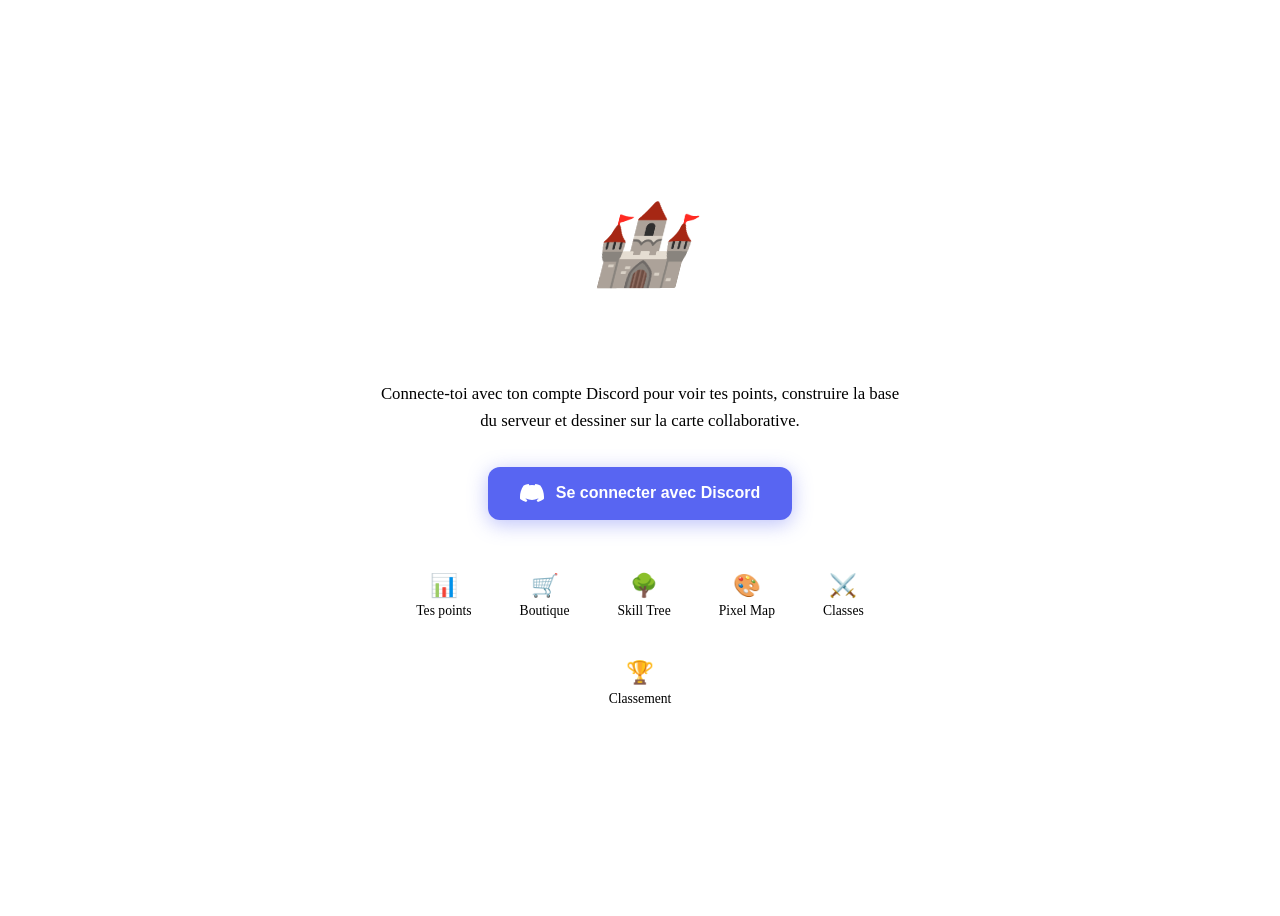
==== web/index.html @ 76539421 "Add files via upload" ====
<!DOCTYPE html>
<html lang="fr">
<head>
    <meta charset="UTF-8">
    <meta name="viewport" content="width=device-width, initial-scale=1.0">
    <title>Serveur Vacances</title>
    <link rel="stylesheet" href="/static/css/global.css">
    <style>
        body {
            display: flex;
            flex-direction: column;
            align-items: center;
            justify-content: center;
            min-height: 100vh;
            background: radial-gradient(ellipse at 60% 20%, rgba(124,92,252,.18) 0%, transparent 60%), var(--bg);
            text-align: center;
        }
        .hero { max-width: 520px; padding: 2rem; }
        .hero .emoji { font-size: 5rem; margin-bottom: 1rem; display: block; animation: float 3s ease-in-out infinite; }
        @keyframes float {
            0%,100% { transform: translateY(0); }
            50%      { transform: translateY(-10px); }
        }
        .hero h1 {
            font-size: 2.6rem;
            font-weight: 900;
            line-height: 1.1;
            margin-bottom: .75rem;
            background: linear-gradient(135deg, #fff 30%, var(--accent));
            -webkit-background-clip: text;
            -webkit-text-fill-color: transparent;
        }
        .hero p { color: var(--muted); font-size: 1.05rem; line-height: 1.6; margin-bottom: 2rem; }
        .login-btn {
            display: inline-flex;
            align-items: center;
            gap: .75rem;
            background: #5865F2;
            color: #fff;
            font-size: 1rem;
            font-weight: 700;
            padding: .9rem 2rem;
            border-radius: 12px;
            border: none;
            cursor: pointer;
            transition: filter .15s, transform .1s;
            box-shadow: 0 4px 20px rgba(88,101,242,.4);
        }
        .login-btn:hover  { filter: brightness(1.1); }
        .login-btn:active { transform: scale(.97); }
        .login-btn svg { width: 24px; height: 24px; }

        .features {
            display: flex;
            gap: 1rem;
            margin-top: 2.5rem;
            flex-wrap: wrap;
            justify-content: center;
        }
        .feature {
            background: var(--bg2);
            border: 1px solid var(--border);
            border-radius: 10px;
            padding: .75rem 1rem;
            font-size: .85rem;
            color: var(--muted);
        }
        .feature span { display: block; font-size: 1.4rem; margin-bottom: .3rem; }
    </style>
</head>
<body>
    <div class="hero">
        <em class="emoji">🏰</em>
        <h1>Serveur Vacances</h1>
        <p>Connecte-toi avec ton compte Discord pour voir tes points, construire la base du serveur et dessiner sur la carte collaborative.</p>

        <button class="login-btn" id="login-btn">
            <svg viewBox="0 0 24 24" fill="currentColor"><path d="M20.317 4.492c-1.53-.69-3.17-1.2-4.885-1.49a.075.075 0 0 0-.079.036c-.21.369-.444.85-.608 1.23a18.566 18.566 0 0 0-5.487 0 12.36 12.36 0 0 0-.617-1.23A.077.077 0 0 0 8.562 3c-1.714.29-3.354.8-4.885 1.491a.07.07 0 0 0-.032.027C.533 9.093-.32 13.555.099 17.961a.08.08 0 0 0 .031.055 20.03 20.03 0 0 0 5.993 2.98.078.078 0 0 0 .084-.026 13.83 13.83 0 0 0 1.226-1.963.074.074 0 0 0-.041-.104 13.201 13.201 0 0 1-1.872-.878.075.075 0 0 1-.008-.125c.126-.093.252-.19.372-.287a.075.075 0 0 1 .078-.01c3.927 1.764 8.18 1.764 12.061 0a.075.075 0 0 1 .079.009c.12.098.245.195.372.288a.075.075 0 0 1-.006.125c-.598.344-1.22.635-1.873.877a.075.075 0 0 0-.041.105c.36.687.772 1.341 1.225 1.962a.077.077 0 0 0 .084.028 19.963 19.963 0 0 0 6.002-2.981.076.076 0 0 0 .032-.054c.5-5.094-.838-9.52-3.549-13.442a.06.06 0 0 0-.031-.028z"/></svg>
            Se connecter avec Discord
        </button>

        <div class="features">
            <div class="feature"><span>📊</span>Tes points</div>
            <div class="feature"><span>🛒</span>Boutique</div>
            <div class="feature"><span>🌳</span>Skill Tree</div>
            <div class="feature"><span>🎨</span>Pixel Map</div>
            <div class="feature"><span>⚔️</span>Classes</div>
            <div class="feature"><span>🏆</span>Classement</div>
        </div>
    </div>

    <script type="module">
        import { isLoggedIn, loginWithDiscord } from "/static/js/api.js";

        // Si déjà connecté → profil
        if (isLoggedIn()) {
            window.location.href = "/profile.html";
        }

        document.getElementById("login-btn").addEventListener("click", loginWithDiscord);
    </script>
</body>
</html>
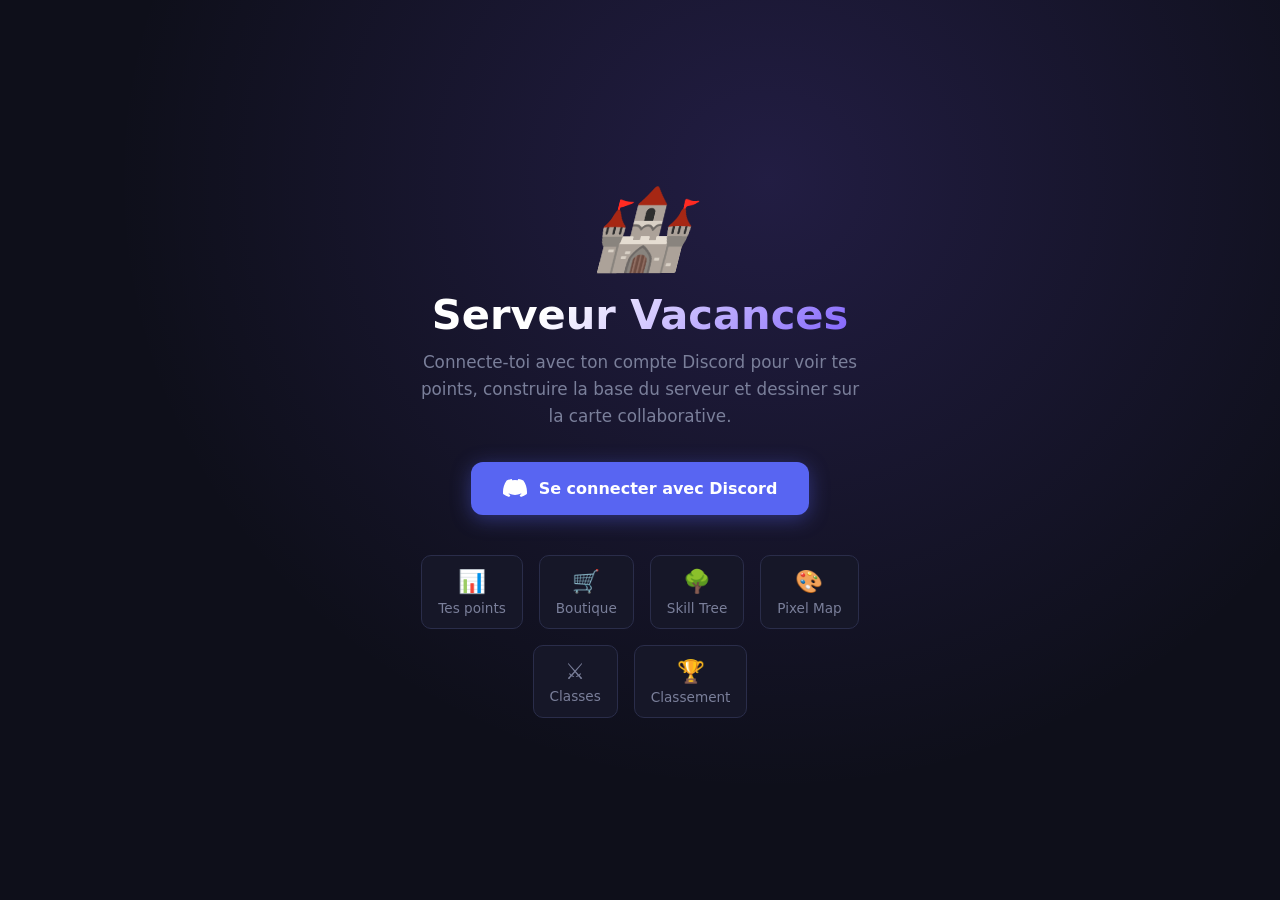
==== commit 07603e13: "Update index.html" ====
--- a/web/index.html
+++ b/web/index.html
@@ -4,7 +4,7 @@
     <meta charset="UTF-8">
     <meta name="viewport" content="width=device-width, initial-scale=1.0">
     <title>Serveur Vacances</title>
-    <link rel="stylesheet" href="/static/css/global.css">
+    <link rel="stylesheet" href="static/css/global.css">
     <style>
         body {
             display: flex;
@@ -90,11 +90,11 @@
     </div>
 
     <script type="module">
-        import { isLoggedIn, loginWithDiscord } from "/static/js/api.js";
+        import { isLoggedIn, loginWithDiscord } from "./static/js/api.js";
 
         // Si déjà connecté → profil
         if (isLoggedIn()) {
-            window.location.href = "/profile.html";
+            window.location.href = "profile.html";
         }
 
         document.getElementById("login-btn").addEventListener("click", loginWithDiscord);
--- a/web/static/css/global.css
+++ b/web/static/css/global.css
@@ -0,0 +1,190 @@
+/* ── Reset & variables ───────────────────────────────────────────────────── */
+*, *::before, *::after { box-sizing: border-box; margin: 0; padding: 0; }
+
+:root {
+    --bg:        #0e0f1a;
+    --bg2:       #161728;
+    --bg3:       #1e2035;
+    --border:    #2a2d4a;
+    --text:      #e2e4f0;
+    --muted:     #7a7f9a;
+    --accent:    #7c5cfc;
+    --accent2:   #5e42d4;
+    --gold:      #f5c542;
+    --green:     #3dd68c;
+    --red:       #f05c5c;
+    --blue:      #5ca8f0;
+
+    --radius:    10px;
+    --shadow:    0 4px 24px rgba(0,0,0,.45);
+    --font:      'Inter', system-ui, sans-serif;
+}
+
+html { font-family: var(--font); background: var(--bg); color: var(--text); }
+body { min-height: 100vh; }
+
+a { color: var(--accent); text-decoration: none; }
+a:hover { text-decoration: underline; }
+
+button {
+    cursor: pointer;
+    font-family: var(--font);
+    border: none;
+    border-radius: var(--radius);
+    padding: .55rem 1.2rem;
+    font-size: .9rem;
+    font-weight: 600;
+    transition: filter .15s, transform .1s;
+}
+button:hover  { filter: brightness(1.12); }
+button:active { transform: scale(.97); }
+
+.btn-primary  { background: var(--accent); color: #fff; }
+.btn-outline  { background: transparent; border: 1.5px solid var(--border); color: var(--text); }
+.btn-outline:hover { border-color: var(--accent); }
+.btn-danger   { background: var(--red); color: #fff; }
+.btn-gold     { background: var(--gold); color: #111; }
+
+/* ── Nav ─────────────────────────────────────────────────────────────────── */
+nav {
+    position: sticky;
+    top: 0;
+    z-index: 100;
+    background: var(--bg2);
+    border-bottom: 1px solid var(--border);
+    display: flex;
+    align-items: center;
+    gap: 1.5rem;
+    padding: 0 2rem;
+    height: 56px;
+}
+nav .logo {
+    font-weight: 800;
+    font-size: 1.1rem;
+    background: linear-gradient(135deg, var(--accent), var(--blue));
+    -webkit-background-clip: text;
+    -webkit-text-fill-color: transparent;
+    margin-right: auto;
+}
+nav a {
+    color: var(--muted);
+    font-size: .9rem;
+    font-weight: 500;
+    padding: .3rem .5rem;
+    border-radius: 6px;
+    transition: color .15s, background .15s;
+}
+nav a:hover, nav a.active { color: var(--text); background: var(--bg3); text-decoration: none; }
+
+#nav-avatar {
+    width: 32px;
+    height: 32px;
+    border-radius: 50%;
+    object-fit: cover;
+    border: 2px solid var(--accent);
+}
+#nav-username { font-size: .85rem; font-weight: 600; }
+
+/* ── Cards ───────────────────────────────────────────────────────────────── */
+.card {
+    background: var(--bg2);
+    border: 1px solid var(--border);
+    border-radius: var(--radius);
+    padding: 1.25rem 1.5rem;
+}
+.card h2 { font-size: 1rem; color: var(--muted); margin-bottom: .75rem; text-transform: uppercase; letter-spacing: .05em; font-weight: 600; }
+
+/* ── Stat badge ──────────────────────────────────────────────────────────── */
+.stat { display: flex; flex-direction: column; gap: .2rem; }
+.stat .val { font-size: 2rem; font-weight: 800; line-height: 1; }
+.stat .lbl { font-size: .75rem; color: var(--muted); text-transform: uppercase; letter-spacing: .06em; }
+
+/* ── Toast ───────────────────────────────────────────────────────────────── */
+#toast-container {
+    position: fixed;
+    bottom: 1.5rem;
+    right: 1.5rem;
+    display: flex;
+    flex-direction: column;
+    gap: .5rem;
+    z-index: 999;
+}
+.toast {
+    background: var(--bg3);
+    border: 1px solid var(--border);
+    border-left: 3px solid var(--accent);
+    padding: .75rem 1.2rem;
+    border-radius: var(--radius);
+    font-size: .9rem;
+    box-shadow: var(--shadow);
+    animation: slideIn .2s ease;
+}
+.toast.success { border-left-color: var(--green); }
+.toast.error   { border-left-color: var(--red); }
+
+@keyframes slideIn {
+    from { opacity: 0; transform: translateX(20px); }
+    to   { opacity: 1; transform: translateX(0); }
+}
+
+/* ── Loader ──────────────────────────────────────────────────────────────── */
+.loader {
+    display: flex;
+    align-items: center;
+    justify-content: center;
+    min-height: 200px;
+    color: var(--muted);
+    gap: .75rem;
+}
+.spinner {
+    width: 24px;
+    height: 24px;
+    border: 3px solid var(--border);
+    border-top-color: var(--accent);
+    border-radius: 50%;
+    animation: spin .7s linear infinite;
+}
+@keyframes spin { to { transform: rotate(360deg); } }
+
+/* ── Page wrapper ────────────────────────────────────────────────────────── */
+.page { max-width: 1100px; margin: 0 auto; padding: 2rem 1.5rem; }
+
+/* ── Grid utilities ──────────────────────────────────────────────────────── */
+.grid-2 { display: grid; grid-template-columns: repeat(2, 1fr); gap: 1rem; }
+.grid-3 { display: grid; grid-template-columns: repeat(3, 1fr); gap: 1rem; }
+.grid-4 { display: grid; grid-template-columns: repeat(4, 1fr); gap: 1rem; }
+
+@media (max-width: 768px) {
+    .grid-2, .grid-3, .grid-4 { grid-template-columns: 1fr; }
+    nav { padding: 0 1rem; gap: 1rem; }
+    .page { padding: 1rem; }
+}
+
+/* ── Progress bar ────────────────────────────────────────────────────────── */
+.progress-bar {
+    height: 8px;
+    background: var(--bg3);
+    border-radius: 99px;
+    overflow: hidden;
+}
+.progress-bar .fill {
+    height: 100%;
+    background: linear-gradient(90deg, var(--accent), var(--blue));
+    border-radius: 99px;
+    transition: width .4s ease;
+}
+
+/* ── Tag / badge ──────────────────────────────────────────────────────────── */
+.tag {
+    display: inline-block;
+    padding: .2rem .6rem;
+    border-radius: 99px;
+    font-size: .75rem;
+    font-weight: 700;
+    background: var(--bg3);
+    color: var(--muted);
+    border: 1px solid var(--border);
+}
+.tag.purple { background: rgba(124,92,252,.2); color: var(--accent); border-color: var(--accent); }
+.tag.gold   { background: rgba(245,197,66,.15); color: var(--gold); border-color: var(--gold); }
+.tag.green  { background: rgba(61,214,140,.15); color: var(--green); border-color: var(--green); }
